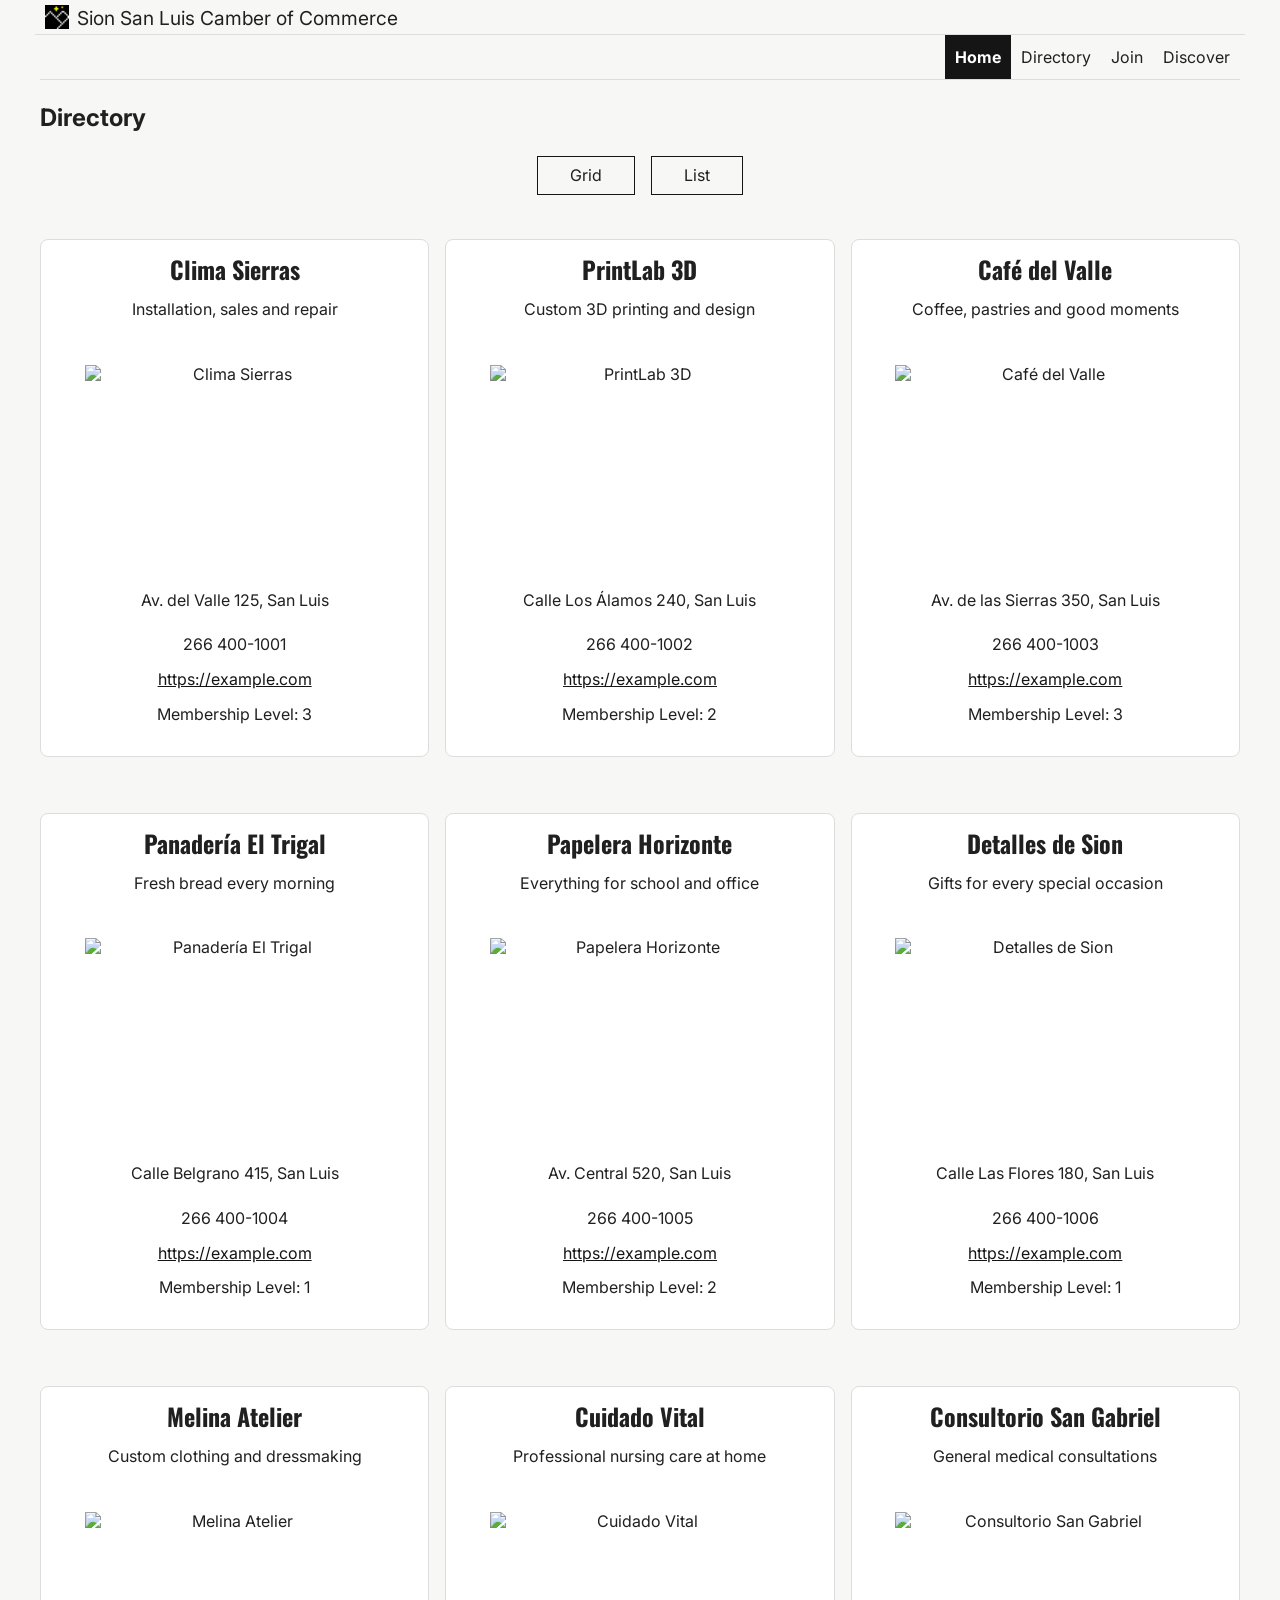
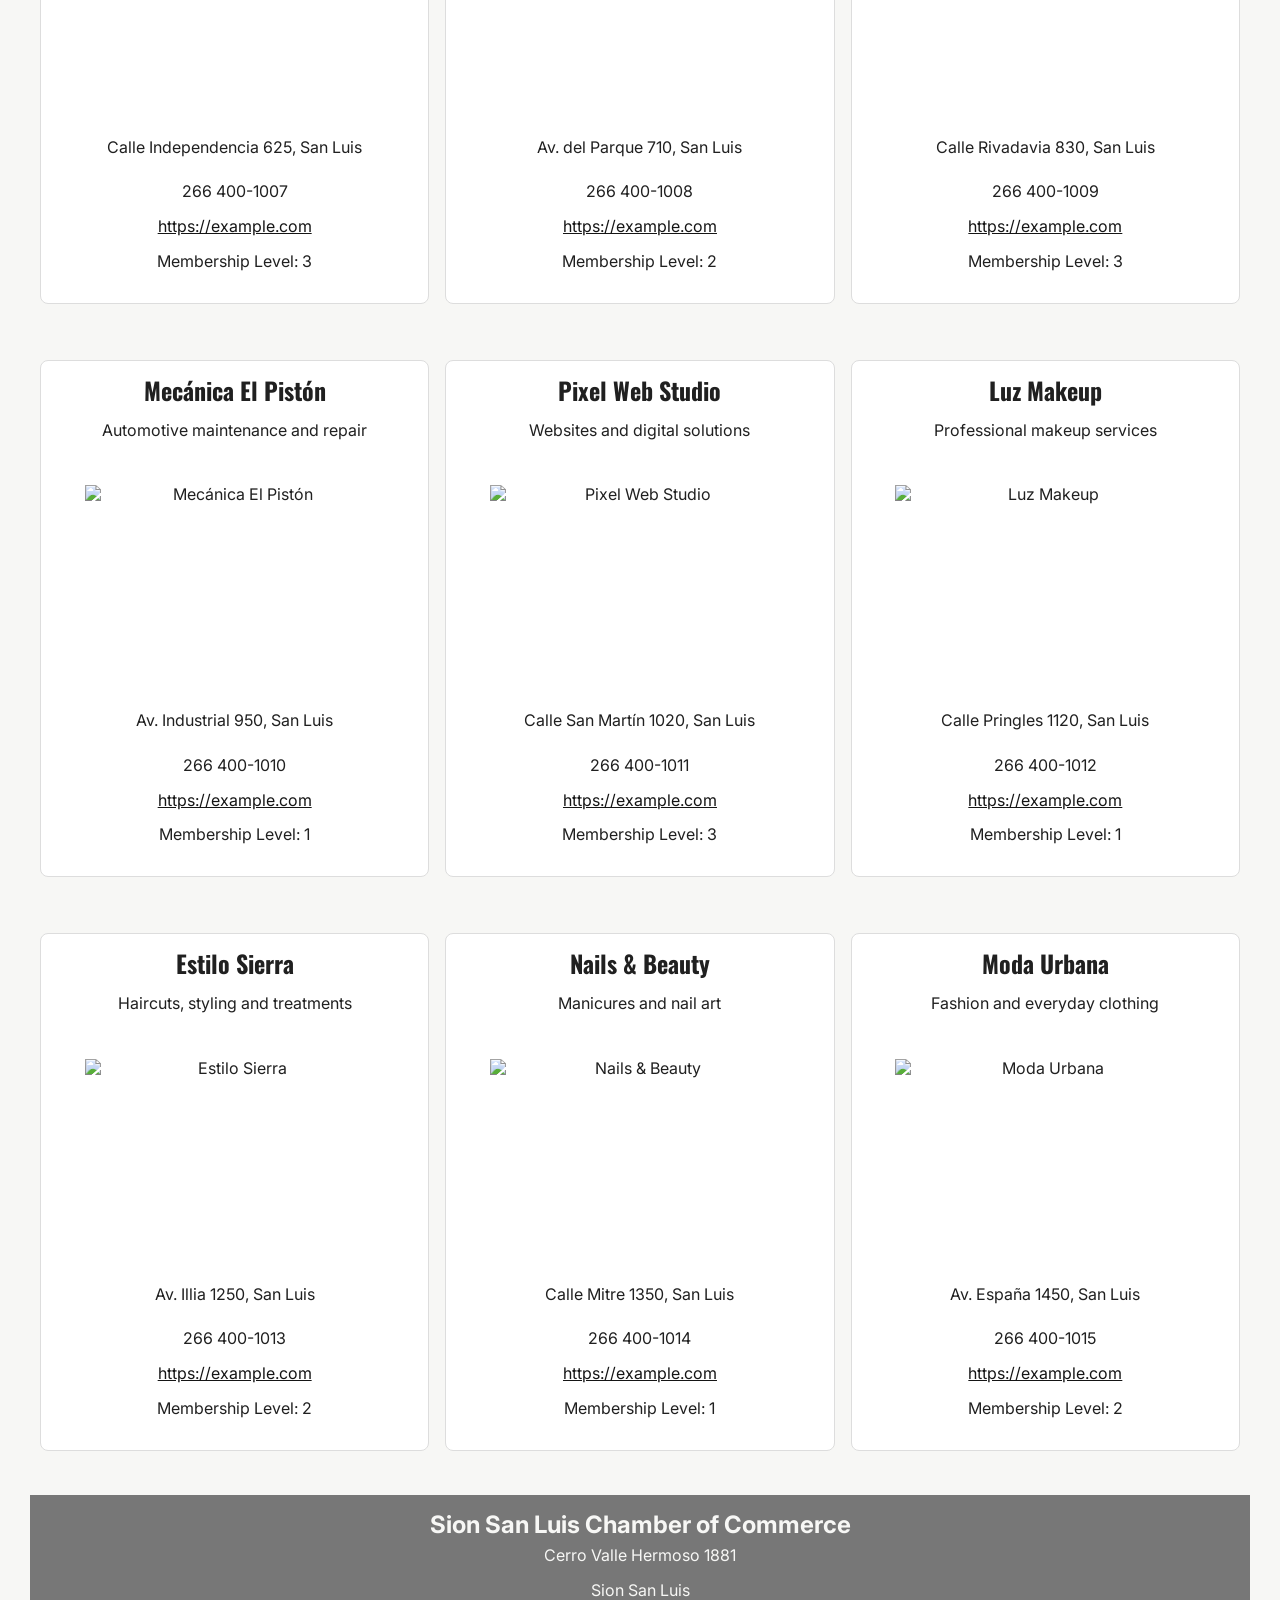
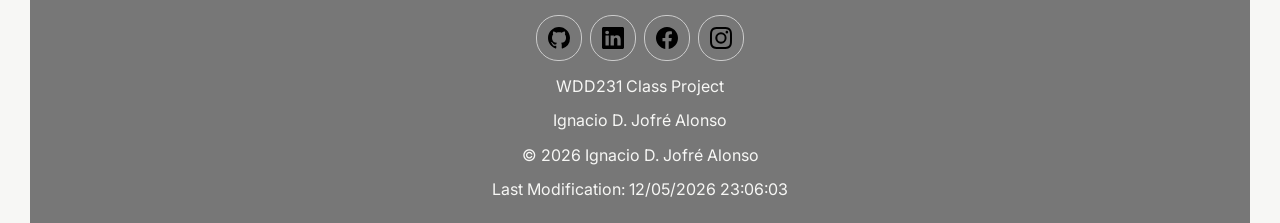
==== chamber/directory.html @ ccb39053 "Finish!" ====
<!DOCTYPE html>
<html lang="en">
<head>
  <meta charset="UTF-8">
  <meta name="viewport" content="width=device-width, initial-scale=1.0">
  <title>Business Directory | Sion San Luis Chamber of Commerce</title>
  <meta name="description" content="Discover local businesses and entrepreneurs in Sion San Luis. Connect with business owners, explore local services, and support our growing community.">
  <meta name="author" content="Ignacio D. Jofré Alonso">

  <!-- Open Graph / Facebook -->
  <meta property="og:title" content="Sion San Luis | Business Directory">
  <meta property="og:description" content="Discover local businesses and entrepreneurs in San Luis, Argentina. Connect with business owners and support our growing community.">
  <meta property="og:image" content="https://ijofre02.github.io/wdd231/chamber/images/sion-social.jpg">
  <meta property="og:url" content="https://ijofre02.github.io/wdd231/chamber/directory.html">
  <meta property="og:type" content="website">
  <meta property="og:site_name" content="Sion San Luis Chamber of Commerce">


  <link rel="preconnect" href="https://fonts.googleapis.com">
  <link rel="preconnect" href="https://fonts.gstatic.com" crossorigin>
  <link href="https://fonts.googleapis.com/css2?family=Inter:opsz@14..32&family=Oswald:wght@600&display=swap"
    rel="stylesheet">

  <link rel="stylesheet" href="styles/normalize.css">
  <link rel="stylesheet" href="styles/sion-chamber.css">
  <link rel="stylesheet" href="styles/sion-chamber-large.css">

  <script src="scripts/sion-chamber.js" defer></script>

  <link rel="icon" href="images/favicon (1).ico" type="image/x-icon">


</head>
<body>
  <header>
    <img src="images/favicon (1).ico" alt="site logo" width="16" height="16">
    <span>Sion San Luis Camber of Commerce</span>
    <button id="ham-btn" class="hamburguer" aria-label="Menu"></button>
  </header>
  <nav>
    <nav id="nav-bar" class="navigation">
      <ul>
        <li class="current"><a href="chamber/index.html">Home</a></li>
        <li><a href="#" aria-current="page">Directory</a></li>
        <li><a href="chamber/join.html">Join</a></li>
        <li><a href="chamber/discover.html">Discover</a></li>
      </ul>
    </nav>
  </nav>
  <main>
    <h2>Directory</h2>

    <div class="view-buttons">
      <button id="grid-btn">Grid</button>
      <button id="list-btn">List</button>
    </div>

    <div id="cards"></div>
  </main>

  <footer>
    <h2>Sion San Luis Chamber of Commerce</h2>
    <p>Cerro Valle Hermoso 1881</p>
    <p>Sion San Luis</p>
    <div class="social"> <!-- target="_blank" open in a new tab -->
      <a href="https://github.com/" target="_blank"><img src="images/github.svg" alt="Github" width="16" height="16"></a>
      <a href="https://www.linkedin.com/in/ignacio-d-jofre/" target="_blank"><img src="images/linkedin.svg" alt="LinkedIn"
          width="16" height="16"></a>
      <a href="https://facebook.com" target="_blank"><img src="images/facebook.svg" alt="Facebook"
          width="16" height="16"></a>
      <a href="https://instagram.com" target="_blank"><img src="images/instagram.svg" alt="Instagram"></a>
    </div>
    <p>WDD231 Class Project</p>
    <p>Ignacio D. Jofré Alonso</p>
    <p class="copyright">&copy; <span id="currentYear"></span> Ignacio D. Jofré Alonso</p>
    <p class="last-modified">Last Modification: <span id="lastModified"></span></p>
  </footer>

</body>
</html>
---- chamber/styles/sion-chamber.css ----
:root {
  --primary-color: #151515;
  --secondary-color: #777777;
  --background-color: #F7F7F5;
  --text-color: #202020;
  --accent-color: #C5A45B;
  --font-body: "Inter", sans-serif;
  --font-heading: "Oswald", sans-serif;
}

* {
  margin: 0;
  padding: 0;
  /* box-sizing: border-box; I use it from the normalize.css */
}

body {
  padding: 0 8px;
  box-sizing: border-box;
  background-color: var(--background-color);
  color: var(--text-color);
  font-family: var(--font-body);
}

/* ========== HEADER ========== */
header {
  display: grid;
  grid-template-columns: 24px auto 44px;
  padding: 5px 0 5px 10px;
  align-items: end;
  border-bottom: solid 1px #ddd;
  column-gap: 8px;
}

/* Now lets put the logo inside the 24px column that I create */
header img {
  display: block;
  width: 100%; /* respect his container (24px) */
  height: auto;
}

header span {
  font-size: 1.2rem;

}

/* ============ HAMBURGUER ============*/

.hamburguer {
  background: none;
  border: none;
  cursor: pointer; /* Indicate that the element is clickable */
  font-family: Verdana, Geneva, Tahoma, sans-serif; /* Because the x is small */

}

.hamburguer::before {
  content: "\2630"; /* ≡ */
  font-size: 2rem;
}

.hamburguer.show::before {
  content: "\00D7";
  font-size: 2rem;
}

/* ========= NAVIGATION ========= */
.navigation {
  display: none; /* There is not on mobile */
}

.navigation.show {
  display: block;
}

.navigation ul {
  list-style-type: none;
  padding: 0;
}

.navigation a {
  display: block;
  padding: .8rem 10px;
  color: var(--text-color);
  background-color: var(--background-color);
  text-decoration: none;
  border-bottom: solid 1px var(--secondary-color);
}

.navigation li.current {
  background-color: var(--background-color);
}

.navigation li.current a {
  background-color: var(--accent-color);
  color: #000;
  font-weight: bold;
}

.navigation a:hover {
  background-color: var(--accent-color);
  color: #000;
}

h1 {
  margin: 10px;
  font-family: var(--font-heading);
}

/* ======= MAIN ============= */




/* ============ Borrar?????? ============ */
section {
  background-color: var(--accent-color);
  margin: 20px 0;
}

section p {
  padding: 10px;
}

section img {
  display: block;
  padding: 20px;
  margin-inline: auto; /* center the imagen */
}
/* ======================================== */

/* ========= FOOTER ========== */

footer {
  background-color: var(--secondary-color);
  padding: 1rem 10px;
  text-align: center;
  color: var(--background-color);
}

.social {
  display: flex;
  justify-content: center;
  column-gap: 8px;
  padding: .5rem 0;
}

.social a {
  display: flex;
  justify-content: center;
  align-items: center;
  width: 44px;
  height: 44px;
  border: #ccc solid 1px;
  /* red dashed 1px; This helps just to see */
  border-radius: 22px;
}

.social img {
  width: 22px;
  height: 22px;
}

.social a:hover {
  background-color: #ddd;
}

p {
  padding: .5rem 0;
}

/* ========= DIRECTORY ========= */

main {
  max-width: 1200px;
  margin: 0 auto;
  padding: 1rem;
}

.view-buttons {
  display: flex;
  justify-content: center;
  gap: 1rem;
  margin: 1.5rem 0;
}

.view-buttons button {
  padding: .6rem 2rem;
  border: 1px solid var(--primary-color);
  background: transparent;
  color: var(--text-color);
  cursor: pointer;
  font: inherit;
}

.view-buttons button:hover,
.view-buttons button[aria-pressed="true"] {
  background: var(--primary-color);
  color: white;
}

/* GRID */

#cards {
  display: grid;
  grid-template-columns: 1fr;
  gap: 1rem;
}

.member-card {
  background: white;
  border: 1px solid #ddd;
  border-radius: 8px;
  overflow: hidden;
  padding: 1rem;
  text-align: center;
}

.member-card h2 {
  font-family: var(--font-heading);
  margin-bottom: .3rem;
}

.member-card img {
  display: block;
  width: 100%;
  max-width: 300px;
  height: 180px;
  object-fit: cover;
  margin: 1rem auto;
  border-radius: 4px;
}

.member-card p {
  margin: .4rem 0;
}

.member-card a {
  color: var(--primary-color);
  overflow-wrap: anywhere;
}

/* LIST */

#cards.list-view {
  display: flex;
  flex-direction: column;
  gap: 0;
}

.list-view .member-card {
  border-radius: 0;
  border: none;
  border-bottom: 1px solid #ccc;
  padding: .8rem;
  text-align: left;
}

.list-view .member-card img {
  display: none;
}

.list-view .member-card h2 {
  font-size: 1.1rem;
}
---- chamber/styles/sion-chamber-large.css ----
@media only screen and (min-width: 38rem) {

  /* =========== HEADER ========== */

  header {
    grid-template-columns: 24px auto;
  }

  header,
  main,
  nav,
  footer {
    max-width: 1200px;
    margin-inline: auto;
  }

  .hamburguer {
    display: none;
  }

  /* ========== NAVIGATION ======== */

  .navigation {
    display: block;
    border-bottom: solid 1px #ddd;
  }

  .navigation ul {
    display: flex;
    justify-content: flex-end;
  }

  .navigation a {
    border: none;
    background-color: transparent;
    color: var(--text-color);
  }

  .navigation li.current a {
    background-color: var(--primary-color);
    color: white;
  }

  /* ========== MAIN ========== */

  main {
    padding: 1.5rem;
  }

  /* ========== DIRECTORY ========== */

  #cards {
    grid-template-columns: repeat(2, 1fr);
    gap: 1rem;
  }

  #cards.list-view {
    display: flex;
    flex-direction: column;
  }

}

/* ========== LARGE DESKTOP ========= */

@media only screen and (min-width: 56.25rem) {

  #cards:not(.list-view) {
    grid-template-columns: repeat(3, 1fr);
  }

}
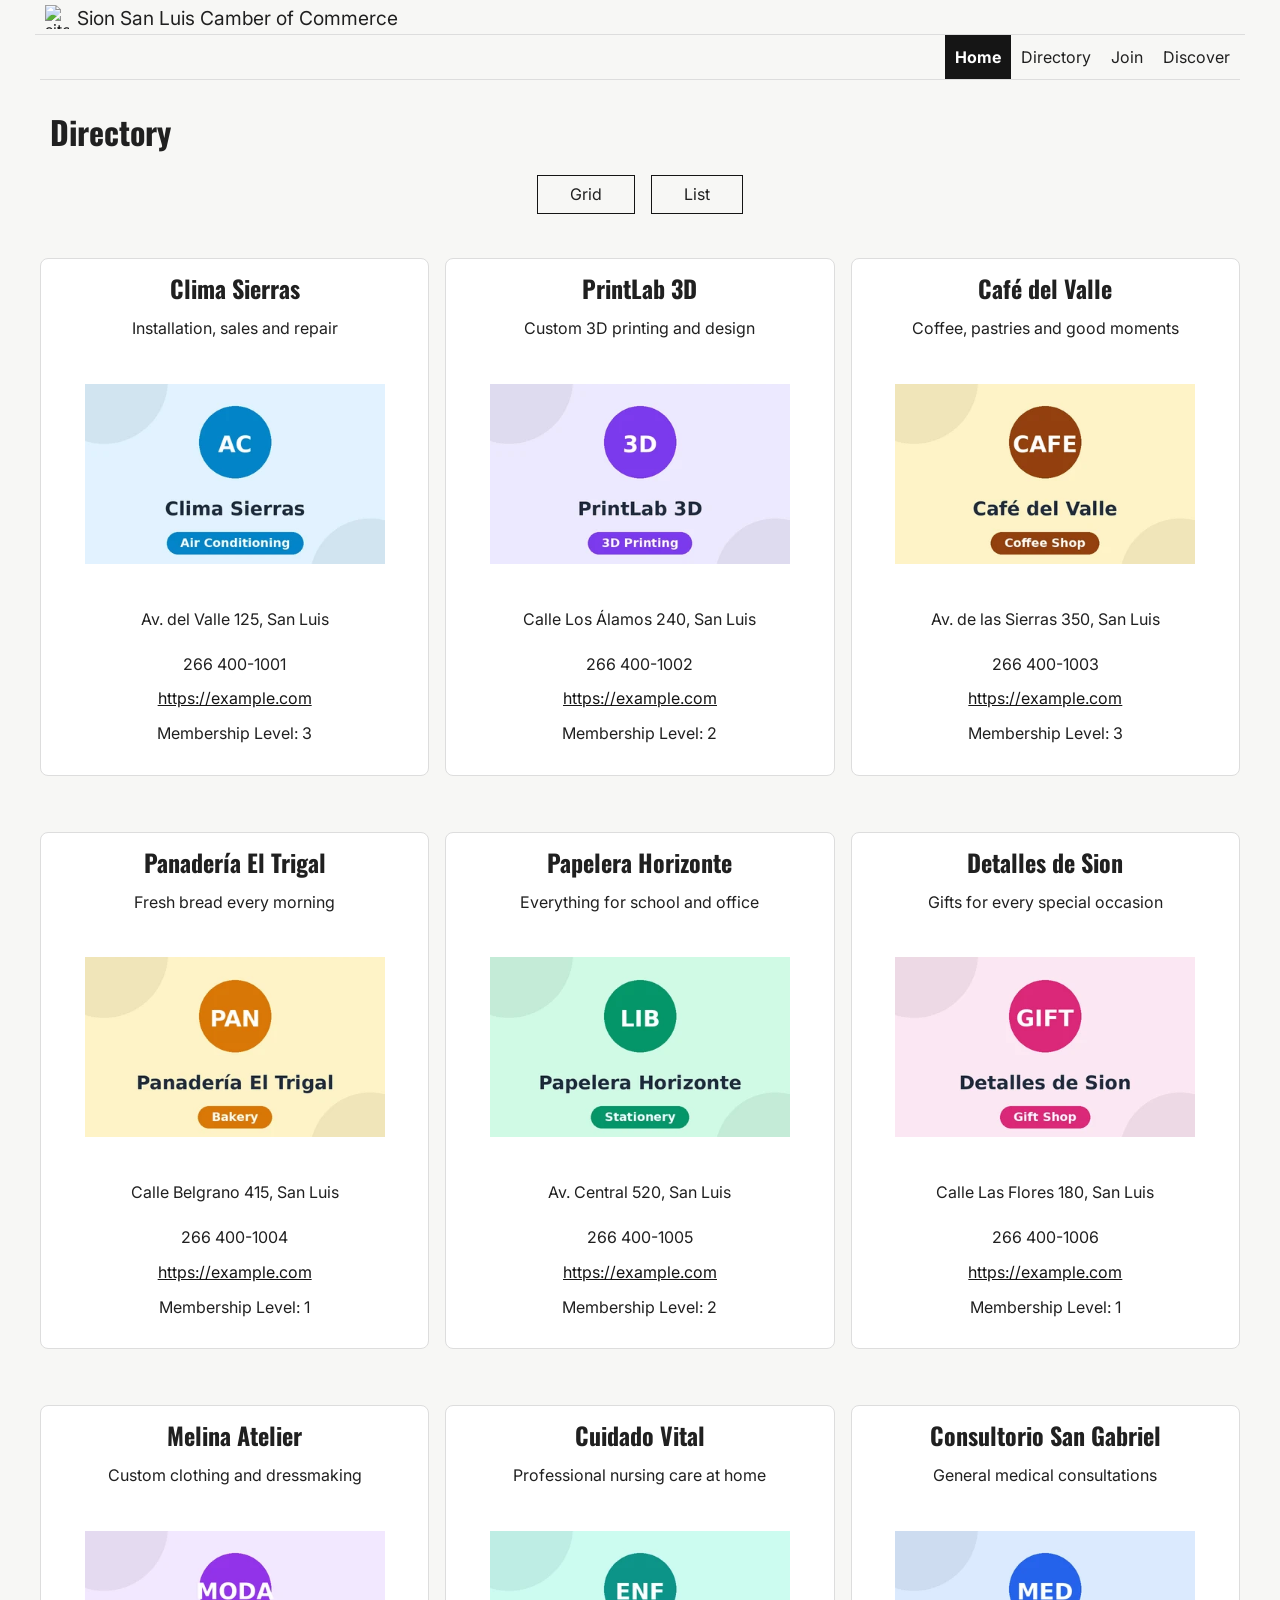
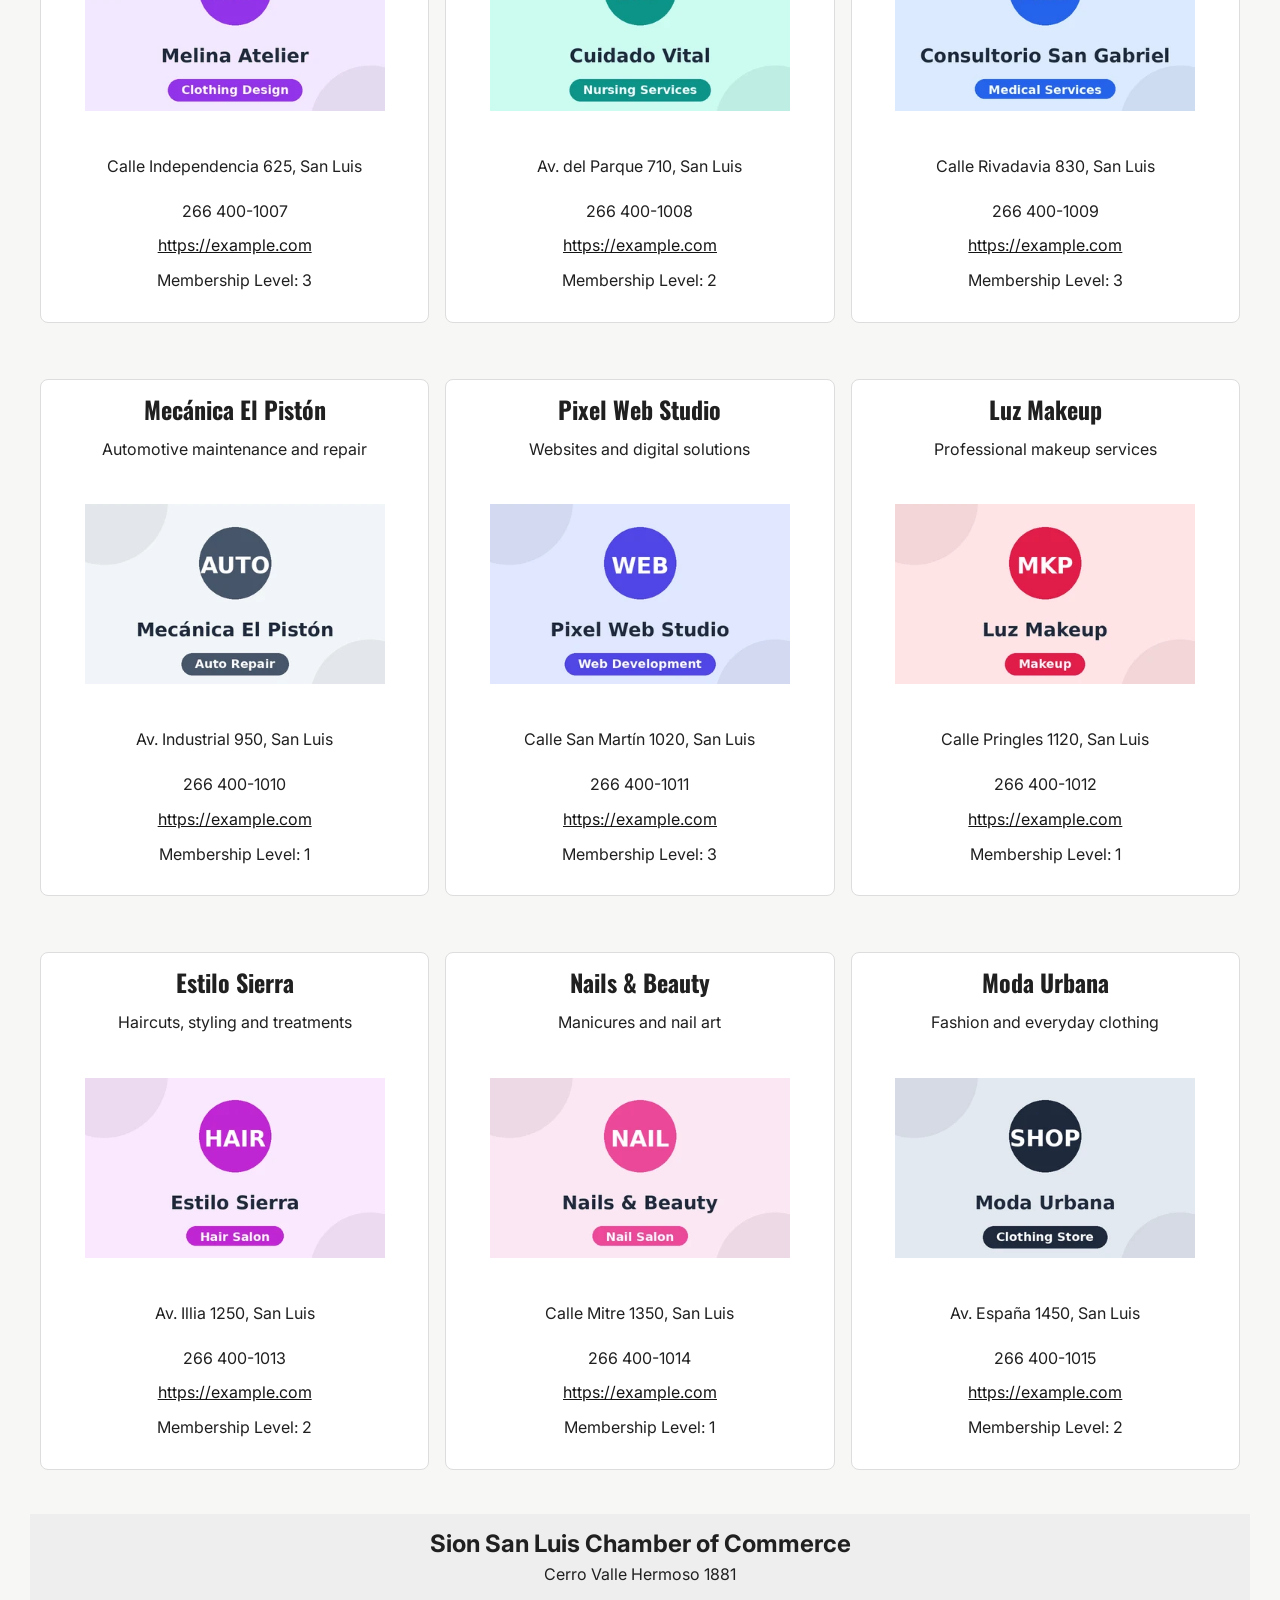
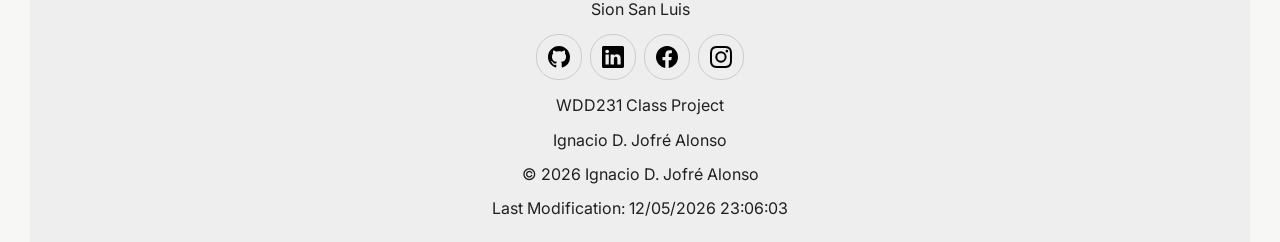
==== commit a5c90c63: "Some errors" ====
--- a/chamber/directory.html
+++ b/chamber/directory.html
@@ -27,13 +27,13 @@
 
   <script src="scripts/sion-chamber.js" defer></script>
 
-  <link rel="icon" href="images/favicon (1).ico" type="image/x-icon">
+  <link rel="icon" href="images/favicon.ico" type="image/x-icon">
 
 
 </head>
 <body>
   <header>
-    <img src="images/favicon (1).ico" alt="site logo" width="16" height="16">
+    <img src="images/sion-social.jpg" alt="site logo" width="16" height="16">
     <span>Sion San Luis Camber of Commerce</span>
     <button id="ham-btn" class="hamburguer" aria-label="Menu"></button>
   </header>
@@ -48,7 +48,7 @@
     </nav>
   </nav>
   <main>
-    <h2>Directory</h2>
+    <h1>Directory</h1>
 
     <div class="view-buttons">
       <button id="grid-btn">Grid</button>
--- a/chamber/styles/sion-chamber.css
+++ b/chamber/styles/sion-chamber.css
@@ -132,10 +132,9 @@
 /* ========= FOOTER ========== */
 
 footer {
-  background-color: var(--secondary-color);
+  background-color: #eee;
   padding: 1rem 10px;
   text-align: center;
-  color: var(--background-color);
 }
 
 .social {
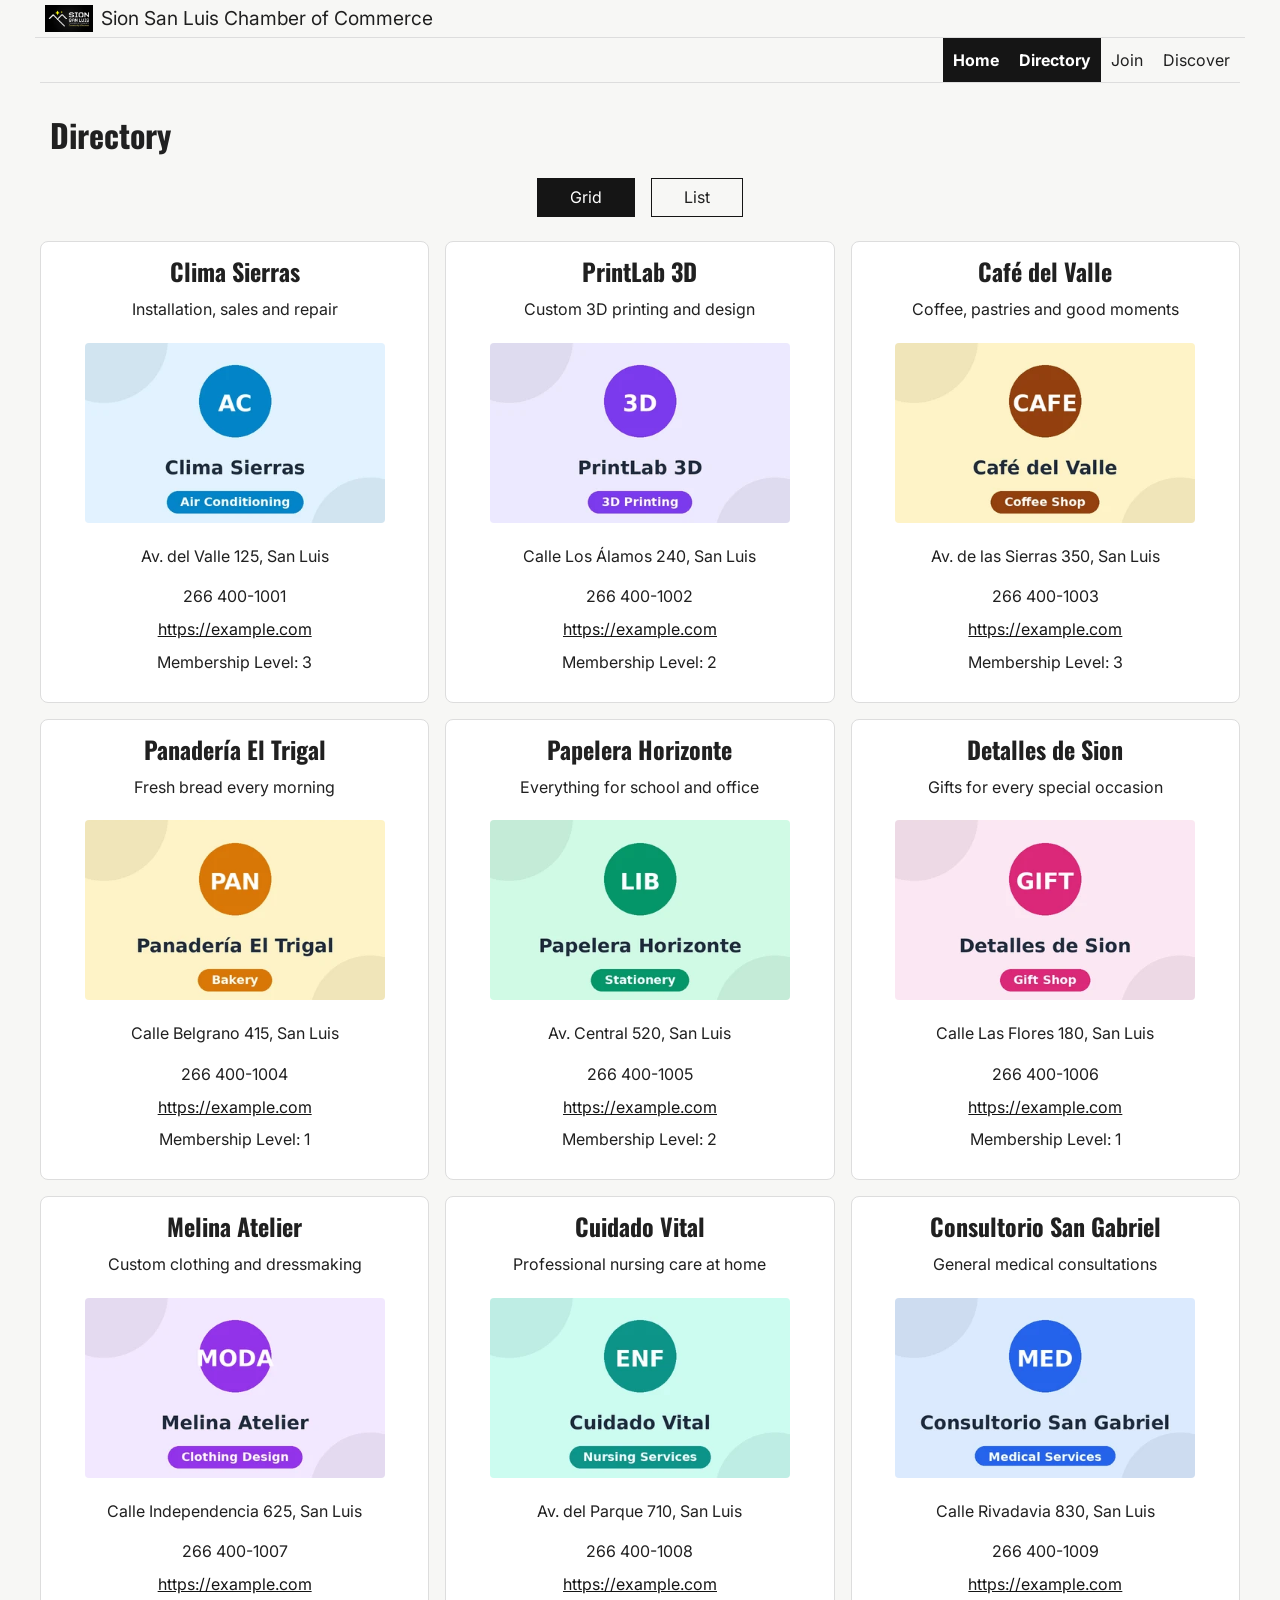
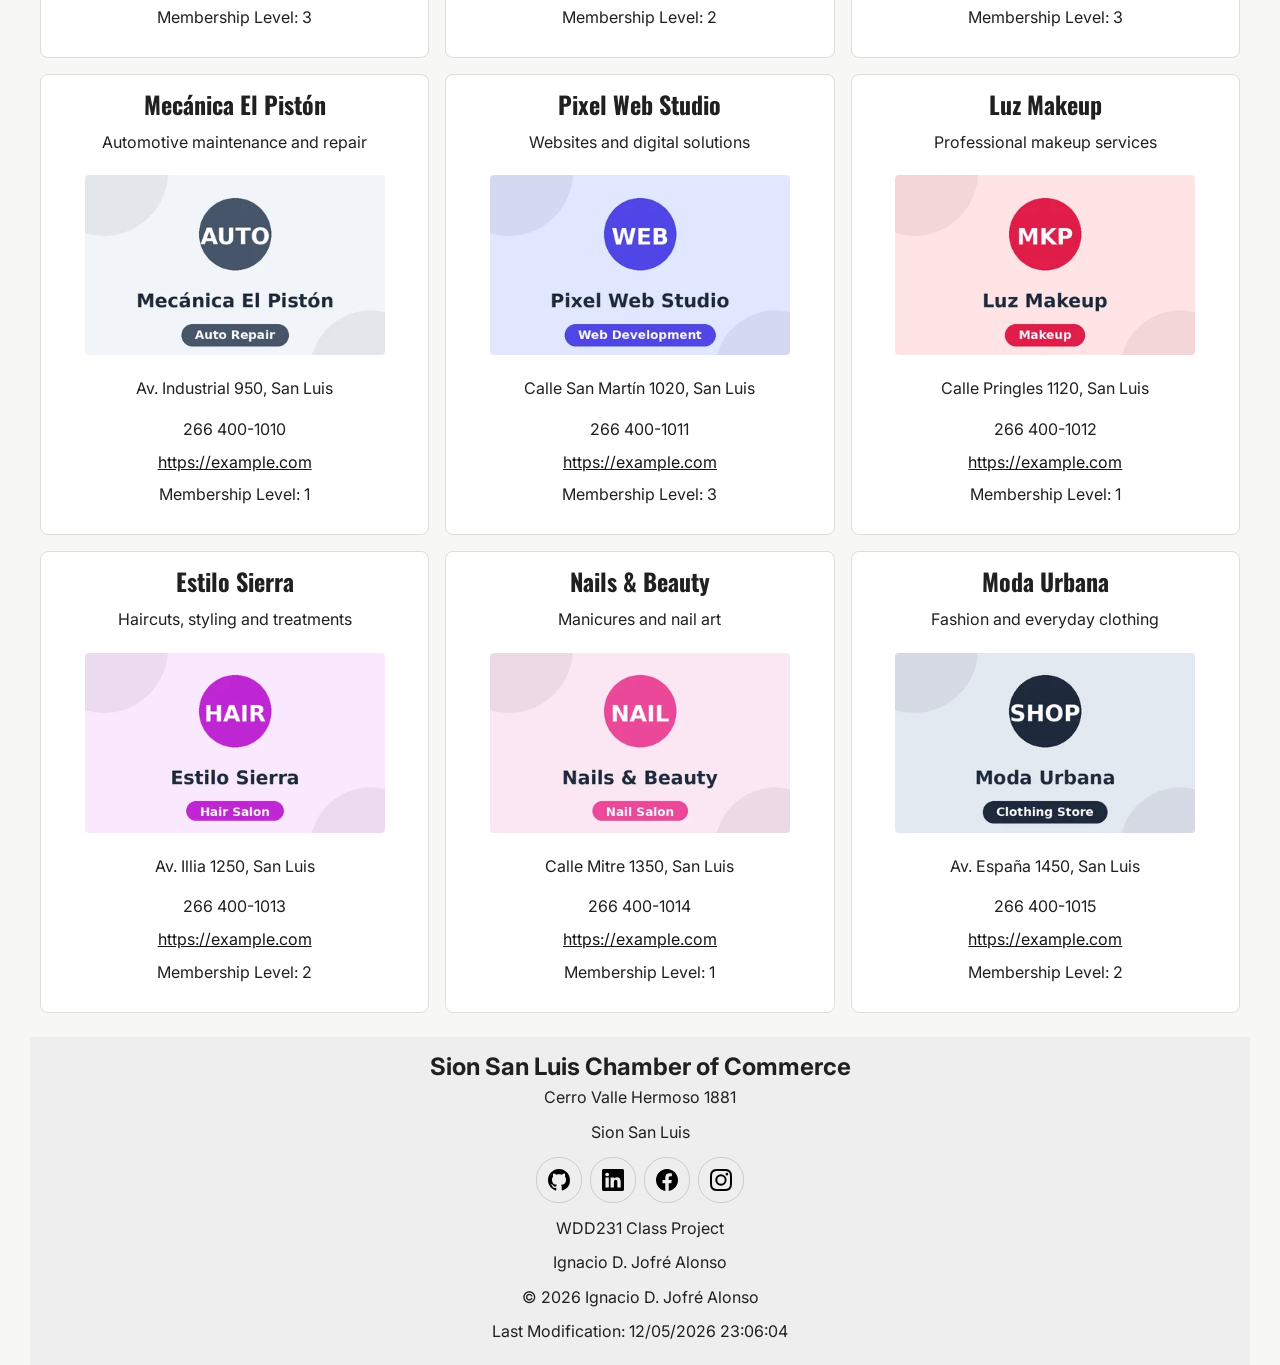
==== commit 15229f96: "Some errors" ====
--- a/chamber/directory.html
+++ b/chamber/directory.html
@@ -10,7 +10,7 @@
   <!-- Open Graph / Facebook -->
   <meta property="og:title" content="Sion San Luis | Business Directory">
   <meta property="og:description" content="Discover local businesses and entrepreneurs in San Luis, Argentina. Connect with business owners and support our growing community.">
-  <meta property="og:image" content="https://ijofre02.github.io/wdd231/chamber/images/sion-social.jpg">
+  <meta property="og:image" content="https://ijofre02.github.io/wdd231/chamber/images/sion-social.webp">
   <meta property="og:url" content="https://ijofre02.github.io/wdd231/chamber/directory.html">
   <meta property="og:type" content="website">
   <meta property="og:site_name" content="Sion San Luis Chamber of Commerce">
@@ -33,26 +33,26 @@
 </head>
 <body>
   <header>
-    <img src="images/sion-social.jpg" alt="site logo" width="16" height="16">
-    <span>Sion San Luis Camber of Commerce</span>
+    <img src="images/sion-social.webp" alt="site logo" width="600" height="335">
+    <span>Sion San Luis Chamber of Commerce</span>
     <button id="ham-btn" class="hamburguer" aria-label="Menu"></button>
   </header>
-  <nav>
-    <nav id="nav-bar" class="navigation">
-      <ul>
-        <li class="current"><a href="chamber/index.html">Home</a></li>
-        <li><a href="#" aria-current="page">Directory</a></li>
-        <li><a href="chamber/join.html">Join</a></li>
-        <li><a href="chamber/discover.html">Discover</a></li>
-      </ul>
-    </nav>
+
+  <nav id="nav-bar" class="navigation">
+    <ul>
+      <li class="current"><a href="index.html">Home</a></li>
+      <li class="current"><a href="directory.html" aria-current="page">Directory</a></li>
+      <li><a href="join.html">Join</a></li>
+      <li><a href="discover.html">Discover</a></li>
+    </ul>
   </nav>
+  
   <main>
     <h1>Directory</h1>
 
     <div class="view-buttons">
-      <button id="grid-btn">Grid</button>
-      <button id="list-btn">List</button>
+      <button id="grid-btn" aria-pressed="true">Grid</button>
+      <button id="list-btn" aria-pressed="false">List</button>
     </div>
 
     <div id="cards"></div>
@@ -64,11 +64,9 @@
     <p>Sion San Luis</p>
     <div class="social"> <!-- target="_blank" open in a new tab -->
       <a href="https://github.com/" target="_blank"><img src="images/github.svg" alt="Github" width="16" height="16"></a>
-      <a href="https://www.linkedin.com/in/ignacio-d-jofre/" target="_blank"><img src="images/linkedin.svg" alt="LinkedIn"
-          width="16" height="16"></a>
-      <a href="https://facebook.com" target="_blank"><img src="images/facebook.svg" alt="Facebook"
-          width="16" height="16"></a>
-      <a href="https://instagram.com" target="_blank"><img src="images/instagram.svg" alt="Instagram"></a>
+      <a href="https://www.linkedin.com/in/ignacio-d-jofre/" target="_blank"><img src="images/linkedin.svg" alt="LinkedIn" width="16" height="16"></a>
+      <a href="https://facebook.com" target="_blank"><img src="images/facebook.svg" alt="Facebook" width="16" height="16"></a>
+      <a href="https://instagram.com" target="_blank"><img src="images/instagram.svg" alt="Instagram" width="16" height="16"></a>
     </div>
     <p>WDD231 Class Project</p>
     <p>Ignacio D. Jofré Alonso</p>
--- a/chamber/styles/sion-chamber.css
+++ b/chamber/styles/sion-chamber.css
@@ -25,9 +25,9 @@
 /* ========== HEADER ========== */
 header {
   display: grid;
-  grid-template-columns: 24px auto 44px;
+  grid-template-columns: 48px auto 44px;
   padding: 5px 0 5px 10px;
-  align-items: end;
+  align-items: center; /* I change end for center */
   border-bottom: solid 1px #ddd;
   column-gap: 8px;
 }
@@ -35,7 +35,7 @@
 /* Now lets put the logo inside the 24px column that I create */
 header img {
   display: block;
-  width: 100%; /* respect his container (24px) */
+  width: 100%; /* respect his container (48px) */
   height: auto;
 }
 
@@ -107,27 +107,6 @@
   font-family: var(--font-heading);
 }
 
-/* ======= MAIN ============= */
-
-
-
-
-/* ============ Borrar?????? ============ */
-section {
-  background-color: var(--accent-color);
-  margin: 20px 0;
-}
-
-section p {
-  padding: 10px;
-}
-
-section img {
-  display: block;
-  padding: 20px;
-  margin-inline: auto; /* center the imagen */
-}
-/* ======================================== */
 
 /* ========= FOOTER ========== */
 
--- a/chamber/styles/sion-chamber-large.css
+++ b/chamber/styles/sion-chamber-large.css
@@ -3,7 +3,7 @@
   /* =========== HEADER ========== */
 
   header {
-    grid-template-columns: 24px auto;
+    grid-template-columns: 48px auto;
   }
 
   header,
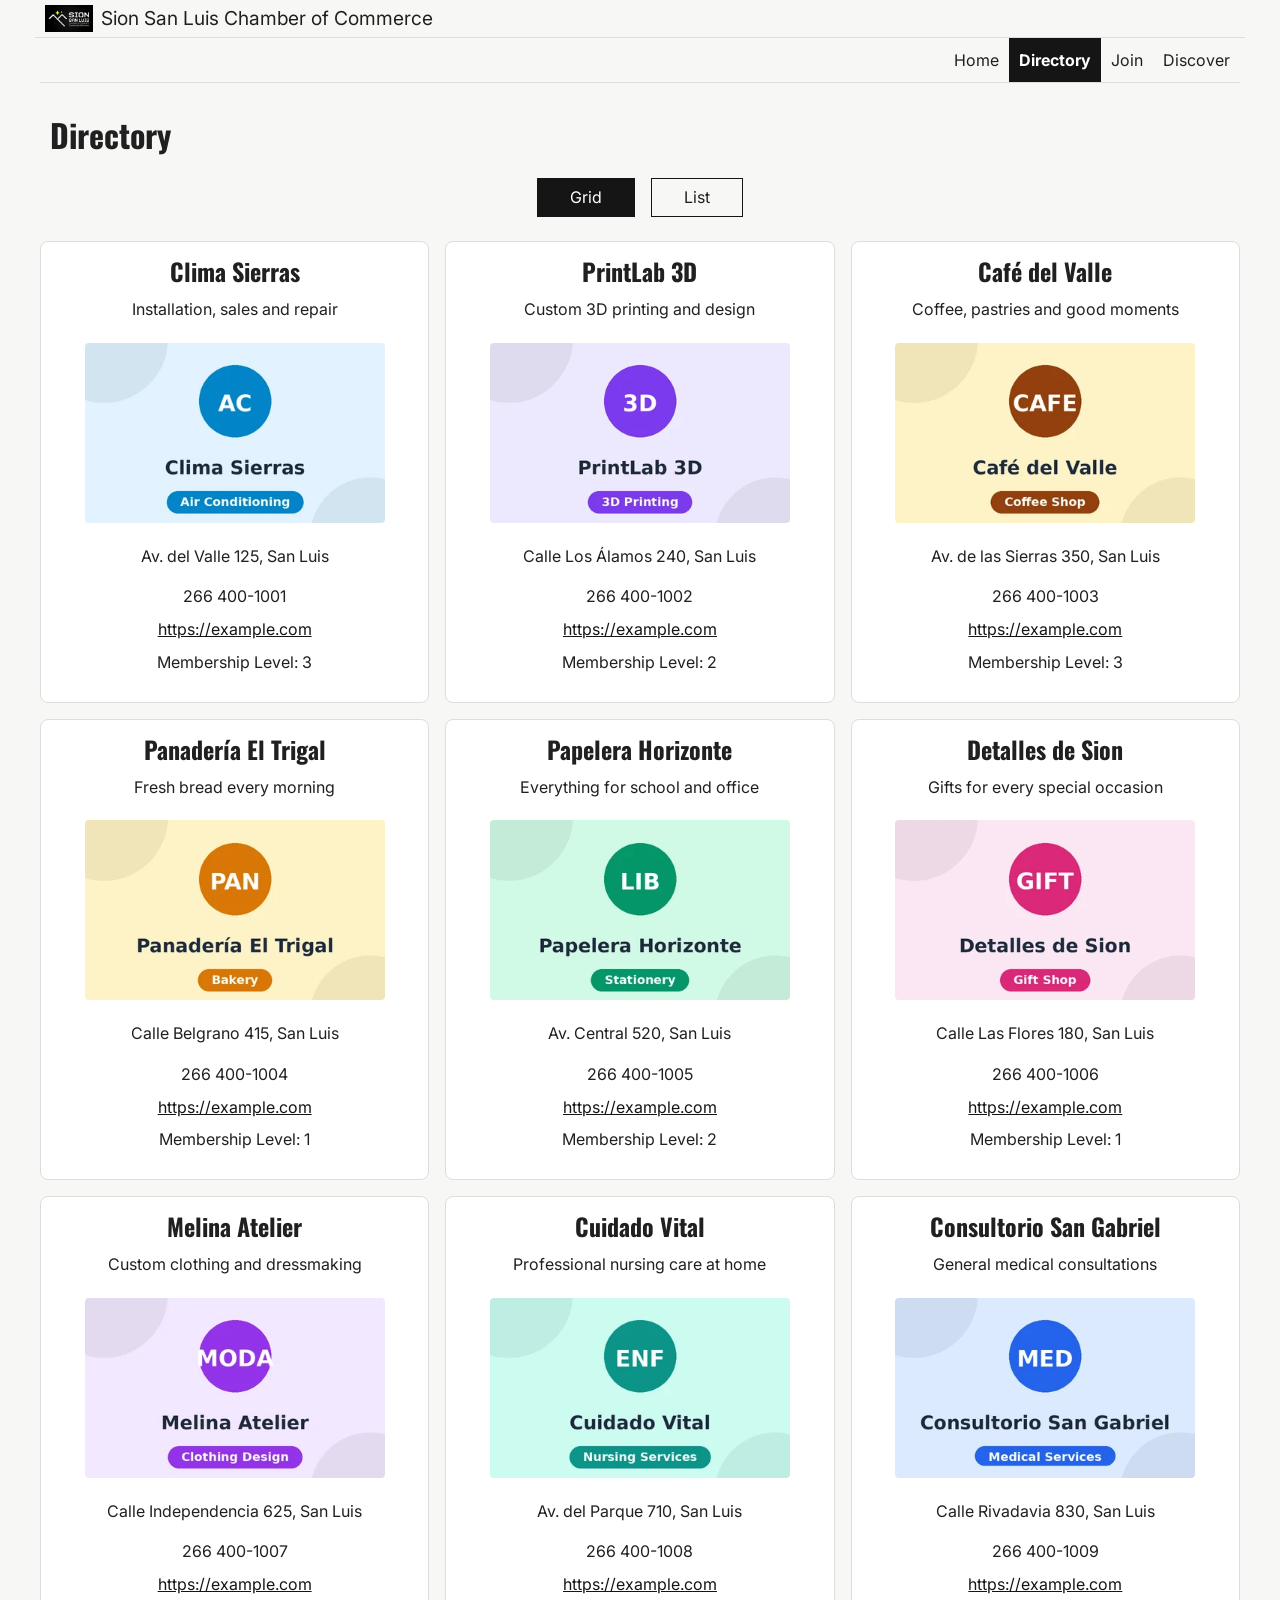
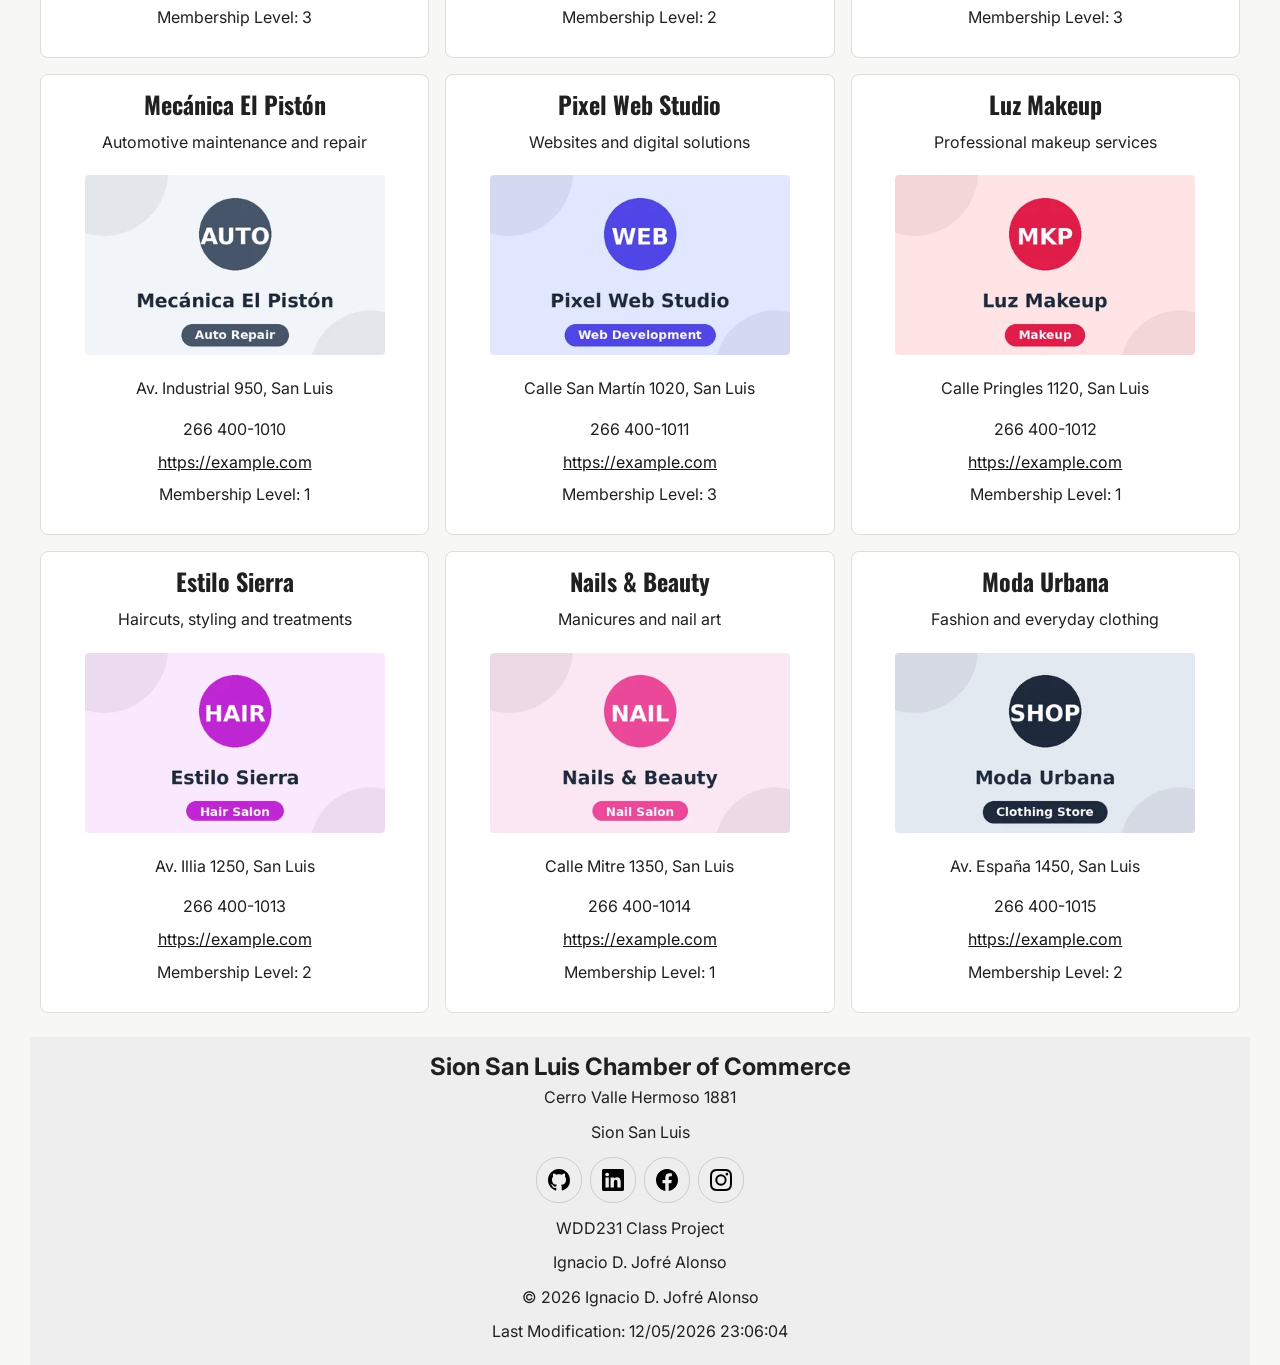
==== commit 2188ba81: "details" ====
--- a/chamber/directory.html
+++ b/chamber/directory.html
@@ -40,7 +40,7 @@
 
   <nav id="nav-bar" class="navigation">
     <ul>
-      <li class="current"><a href="index.html">Home</a></li>
+      <li><a href="index.html">Home</a></li>
       <li class="current"><a href="directory.html" aria-current="page">Directory</a></li>
       <li><a href="join.html">Join</a></li>
       <li><a href="discover.html">Discover</a></li>
